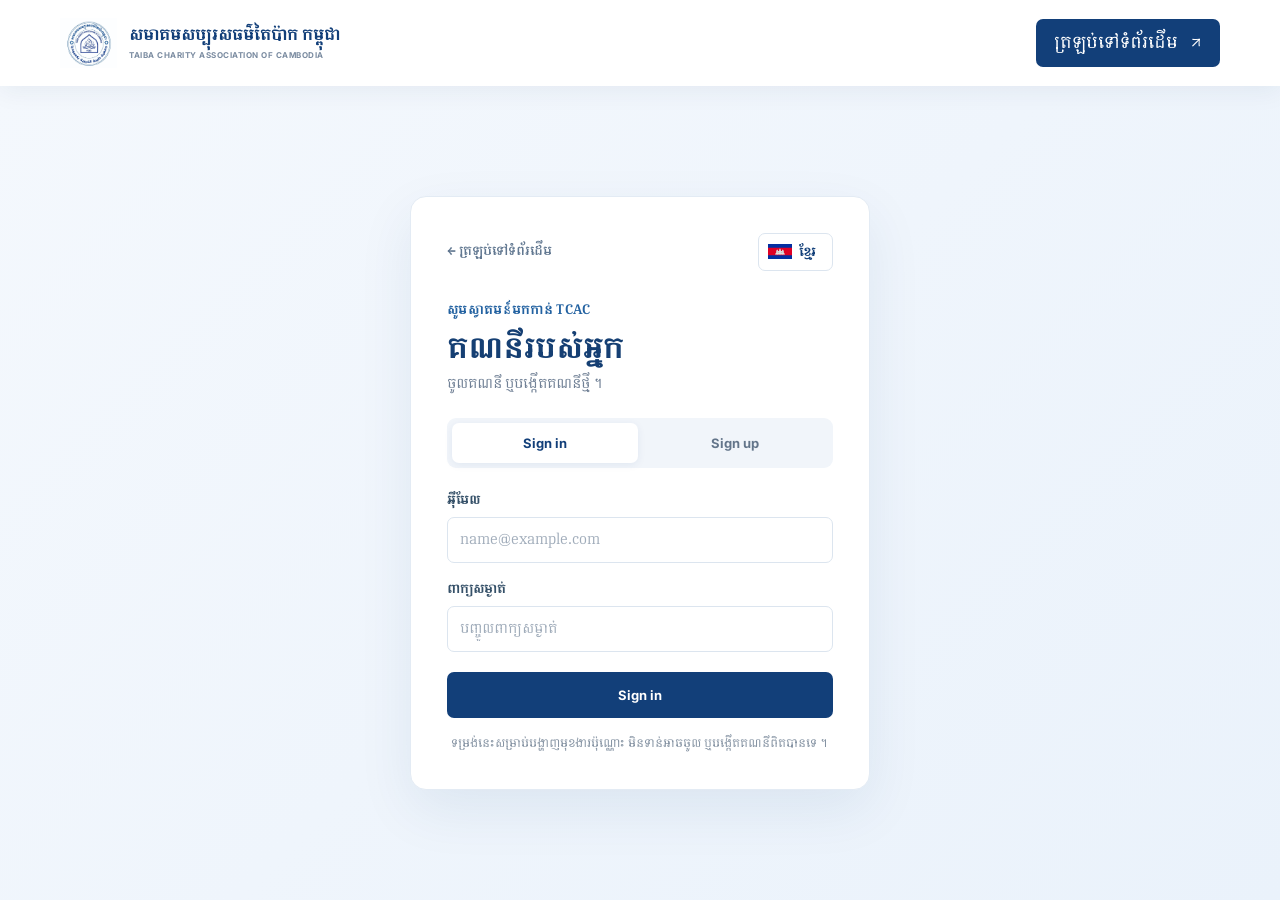
==== account.html @ 3193945b "Taibak" ====
<!DOCTYPE html>
<html lang="km">

<head>
  <meta charset="UTF-8">
  <meta name="viewport" content="width=device-width, initial-scale=1.0">
  <meta name="description" content="ចូលប្រើប្រាស់ ឬបង្កើតគណនីសម្រាប់សមាគមសប្បុរសធម៌តៃប៉ាក កម្ពុជា។">
  <meta name="theme-color" content="#123f79">
  <title>Sign in / Sign up | TCAC</title>
  <link rel="preconnect" href="https://fonts.googleapis.com">
  <link rel="preconnect" href="https://fonts.gstatic.com" crossorigin>
  <link
    href="https://fonts.googleapis.com/css2?family=Kantumruy+Pro:wght@400;500;600;700;800&family=Inter:wght@400;500;600;700;800&display=swap"
    rel="stylesheet">
  <link rel="stylesheet" href="style.css">
</head>

<body>
  <header class="site-header account-site-header">
    <div class="container nav-wrap">
      <a class="brand" href="index.html#home" aria-label="TCAC home">
        <img src="assets/tcac-logo.png" alt="និមិត្តសញ្ញាសមាគម TCAC">
        <span><strong>សមាគមសប្បុរសធម៌តៃប៉ាក​ កម្ពុជា</strong><small>TAIBA CHARITY ASSOCIATION OF CAMBODIA</small></span>
      </a>
      <a class="nav-donate" href="index.html#home">ត្រឡប់ទៅទំព័រដើម <span>↗</span></a>
    </div>
  </header>

  <main class="account-section">
    <section class="account-card" aria-labelledby="account-heading">
      <div class="account-toolbar">
        <a class="account-back-link" href="index.html#home">← ត្រឡប់ទៅទំព័រដើម</a>
        <div class="language-picker">
          <button class="language-toggle" id="languageToggle" type="button" aria-expanded="false"
            aria-haspopup="true">
            <img class="language-flag" id="languageFlag" src="assets/flag-kh.svg" alt="" aria-hidden="true">
            <span id="languageLabel">ខ្មែរ</span>
            <span class="language-arrow" aria-hidden="true"></span>
          </button>
          <div class="language-menu" id="languageMenu" role="menu" aria-label="ជ្រើសរើសភាសា">
            <button type="button" role="menuitem" data-language="km" lang="km">
              <img src="assets/flag-kh.svg" alt="" aria-hidden="true"> ខ្មែរ
            </button>
            <button type="button" role="menuitem" data-language="en" lang="en">
              <img src="assets/flag-gb.svg" alt="" aria-hidden="true"> English
            </button>
            <button type="button" role="menuitem" data-language="ar" lang="ar">
              <img src="assets/flag-sa.svg" alt="" aria-hidden="true"> العربية
            </button>
          </div>
        </div>
      </div>
      <div class="account-heading">
        <span class="eyebrow">សូមស្វាគមន៍មកកាន់ TCAC</span>
        <h1 id="account-heading">គណនីរបស់អ្នក</h1>
        <p>ចូលគណនី ឬបង្កើតគណនីថ្មី។</p>
      </div>

      <div class="account-tabs" role="tablist" aria-label="ជ្រើសរើសទម្រង់គណនី">
        <button class="account-tab" id="signin-tab" type="button" aria-controls="signin"
          data-account-tab="signin">Sign in</button>
        <button class="account-tab" id="signup-tab" type="button" aria-controls="signup"
          data-account-tab="signup">Sign up</button>
      </div>

      <form class="account-form" id="signin" aria-labelledby="signin-tab">
        <div class="form-field">
          <label for="signin-email">អ៊ីមែល</label>
          <input id="signin-email" name="email" type="email" autocomplete="email" placeholder="name@example.com"
            required>
        </div>
        <div class="form-field">
          <label for="signin-password">ពាក្យសម្ងាត់</label>
          <input id="signin-password" name="password" type="password" autocomplete="current-password"
            placeholder="បញ្ចូលពាក្យសម្ងាត់" required>
        </div>
        <button class="account-submit" type="button" data-account-submit="signin">Sign in</button>
      </form>

      <form class="account-form" id="signup" aria-labelledby="signup-tab">
        <div class="form-field">
          <label for="signup-name">ឈ្មោះពេញ</label>
          <input id="signup-name" name="name" type="text" autocomplete="name" placeholder="បញ្ចូលឈ្មោះពេញ"
            required>
        </div>
        <div class="form-field">
          <label for="signup-email">អ៊ីមែល</label>
          <input id="signup-email" name="email" type="email" autocomplete="email" placeholder="name@example.com"
            required>
        </div>
        <div class="form-field">
          <label for="signup-password">ពាក្យសម្ងាត់</label>
          <input id="signup-password" name="password" type="password" autocomplete="new-password"
            placeholder="យ៉ាងតិច ៨ តួអក្សរ" minlength="8" required>
        </div>
        <div class="form-field">
          <label for="signup-confirm-password">បញ្ជាក់ពាក្យសម្ងាត់</label>
          <input id="signup-confirm-password" name="confirm-password" type="password" autocomplete="new-password"
            placeholder="បញ្ចូលពាក្យសម្ងាត់ម្តងទៀត" minlength="8" required>
        </div>
        <button class="account-submit" type="button" data-account-submit="signup">Sign up</button>
      </form>

      <p class="account-notice" id="accountNotice" role="status" aria-live="polite" hidden>
        ប្រព័ន្ធគណនីមិនទាន់បានភ្ជាប់ទេ។ ព័ត៌មានរបស់អ្នកមិនត្រូវបានផ្ញើ ឬរក្សាទុកឡើយ។
      </p>
      <p class="account-demo-note">ទម្រង់នេះសម្រាប់បង្ហាញមុខងារប៉ុណ្ណោះ មិនទាន់អាចចូល ឬបង្កើតគណនីពិតបានទេ។</p>
    </section>
    <div id="googleTranslateWidget" aria-hidden="true"></div>
  </main>

  <script src="language.js"></script>
  <script src="account.js"></script>
</body>

</html>
---- style.css ----
* {
    box-sizing: border-box
}

@font-face {
    font-family: "Busra";
    src: url("assets/fonts/Busra-Regular.woff2") format("woff2");
    font-weight: 400;
    font-style: normal;
    font-display: swap
}

@font-face {
    font-family: "Busra";
    src: url("assets/fonts/Busra-Medium.woff2") format("woff2");
    font-weight: 500;
    font-style: normal;
    font-display: swap
}

@font-face {
    font-family: "Busra";
    src: url("assets/fonts/Busra-SemiBold.woff2") format("woff2");
    font-weight: 600;
    font-style: normal;
    font-display: swap
}

@font-face {
    font-family: "Busra";
    src: url("assets/fonts/Busra-Bold.woff2") format("woff2");
    font-weight: 700 900;
    font-style: normal;
    font-display: swap
}

html {
    scroll-behavior: smooth;
    scroll-padding-top: 90px
}

body {
    margin: 0;
    font-family: "Busra", "Kantumruy Pro", Inter, sans-serif;
    color: #172b45;
    background: #fff;
    line-height: 1.75
}

a {
    text-decoration: none;
    color: inherit
}

.container {
    width: min(1160px, calc(100% - 44px));
    margin: auto
}

.site-header {
    height: 86px;
    background: #fff;
    position: sticky;
    top: 0;
    z-index: 20;
    box-shadow: 0 5px 24px #102f5510
}

.nav-wrap {
    height: 100%;
    display: flex;
    align-items: center;
    justify-content: space-between;
    gap: 28px
}

.brand,
.footer-brand {
    display: flex;
    align-items: center;
    gap: 12px;
    min-width: 275px
}

.brand img {
    width: 57px;
    height: 57px;
    object-fit: contain
}

.brand span,
.footer-brand span {
    display: flex;
    flex-direction: column;
    line-height: 1.35
}

.brand strong {
    font-size: 15px;
    color: #123f79
}

.brand small {
    font: 700 8px Inter, sans-serif;
    letter-spacing: .5px;
    color: #7a8ba0;
    margin-top: 4px
}

nav {
    display: flex;
    align-items: center;
    gap: 24px;
    font-size: 13px;
    font-weight: 600;
    color: #52647a
}

nav a:hover {
    color: #14529a
}

.nav-donate {
    background: #123f79;
    color: white;
    padding: 10px 18px;
    border-radius: 7px
}

.nav-donate:hover {
    color: white;
    background: #0b2d58
}

.nav-donate span {
    margin-left: 8px
}

.nav-account-actions {
    display: flex;
    align-items: center;
    gap: 8px;
    flex-shrink: 0
}

.nav-signin,
.nav-signup {
    display: inline-flex;
    align-items: center;
    justify-content: center;
    padding: 9px 12px;
    border: 1px solid #d5e0ec;
    border-radius: 7px;
    color: #123f79;
    font-size: 12px;
    font-weight: 700;
    white-space: nowrap;
    transition: background .2s, border-color .2s, color .2s
}

.nav-signin:hover {
    border-color: #9eb4ce;
    background: #f5f8fc
}

.nav-signup {
    border-color: #123f79;
    background: #123f79;
    color: #fff
}

nav .nav-signup:hover {
    border-color: #0b2d58;
    background: #0b2d58;
    color: #fff
}

.language-picker {
    position: relative;
    flex-shrink: 0
}

.language-toggle {
    display: flex;
    align-items: center;
    gap: 7px;
    min-height: 38px;
    padding: 7px 9px;
    border: 1px solid #dce5ef;
    border-radius: 7px;
    background: #fff;
    color: #123f79;
    font: 700 12px "Busra", "Kantumruy Pro", Inter, sans-serif;
    cursor: pointer
}

.language-toggle:hover,
.language-toggle[aria-expanded="true"] {
    border-color: #b9c9dc;
    background: #f7f9fc
}

.language-arrow {
    font-size: 13px
}

.language-flag {
    width: 24px;
    height: 16px;
    object-fit: contain
}

.language-menu {
    display: none;
    position: absolute;
    top: calc(100% + 8px);
    right: 0;
    min-width: 145px;
    padding: 8px;
    border: 2px solid #123f79;
    border-radius: 8px;
    background: #fff;
    box-shadow: 0 12px 30px #102f5521;
    gap: 6px;
    z-index: 30
}

.language-menu.open {
    display: grid
}

.language-menu button {
    display: flex;
    align-items: center;
    gap: 9px;
    border: 1px solid #c8d5e4;
    border-radius: 6px;
    background: transparent;
    color: #365169;
    padding: 8px 10px;
    text-align: start;
    font: 600 13px "Busra", "Kantumruy Pro", Inter, sans-serif;
    cursor: pointer
}

.language-menu button img {
    width: 24px;
    height: 16px;
    object-fit: contain;
    flex-shrink: 0
}

.language-menu button:hover,
.language-menu button:focus-visible {
    background: #eef4fb;
    color: #123f79
}

#googleTranslateWidget {
    position: absolute;
    width: 1px;
    height: 1px;
    overflow: hidden;
    clip: rect(0 0 0 0)
}

.goog-te-banner-frame,
.skiptranslate iframe {
    display: none !important
}

body {
    top: 0 !important
}

.menu-toggle {
    display: none;
    border: 0;
    background: none;
    font-size: 26px;
    color: #123f79
}

.hero {
    position: relative;
    overflow: hidden;
    background: linear-gradient(112deg, #f4f8fd 0%, #f8fbff 58%, #eaf2fb 100%);
    padding: 82px 0 0
}

.hero-pattern {
    position: absolute;
    right: -160px;
    top: -280px;
    width: 650px;
    height: 650px;
    border: 1px solid #c9d9eb;
    border-radius: 50%;
    box-shadow: 0 0 0 35px #e6eef880, 0 0 0 70px #e6eef850
}

.hero-grid {
    position: relative;
    display: grid;
    grid-template-columns: 1.05fr .95fr;
    align-items: center;
    gap: 55px;
    padding-bottom: 75px
}

.eyebrow {
    display: inline-flex;
    align-items: center;
    gap: 9px;
    color: #2362a1;
    font-size: 12px;
    font-weight: 700;
    letter-spacing: .3px
}

.eyebrow i {
    width: 7px;
    height: 7px;
    border-radius: 50%;
    background: #d8a63c;
    display: inline-block
}

.hero h1 {
    font-size: clamp(38px, 5vw, 58px);
    line-height: 1.32;
    letter-spacing: -1.2px;
    color: #123f79;
    margin: 20px 0
}

.hero h1 em,
.section-heading h2 em,
.trust-grid h2 em,
.involve-grid h2 em {
    font-style: normal;
    color: #c18c28
}

.hero-copy>p {
    font-size: 18px;
    color: #62748a;
    max-width: 540px;
    line-height: 2;
    margin: 0 0 27px
}

.hero-actions {
    display: flex;
    gap: 12px;
    flex-wrap: wrap
}

.btn {
    display: inline-flex;
    align-items: center;
    justify-content: center;
    gap: 18px;
    padding: 12px 21px;
    border-radius: 7px;
    font-weight: 700;
    font-size: 14px;
    transition: .2s
}

.btn:hover {
    transform: translateY(-2px)
}

.btn-gold {
    background: #c99532;
    color: #fff;
    box-shadow: 0 8px 20px #c9953230
}

.btn-gold:hover {
    background: #ae7d22
}

.btn-outline {
    border: 1px solid #c6d3e1;
    color: #234d7e;
    background: #ffffff80
}

.hero-note {
    display: flex;
    align-items: center;
    gap: 12px;
    margin-top: 44px
}

.note-icon {
    width: 36px;
    height: 36px;
    border-radius: 50%;
    background: #fff;
    color: #c99532;
    display: grid;
    place-items: center;
    box-shadow: 0 4px 16px #153b6512
}

.hero-note span:last-child {
    display: flex;
    flex-direction: column
}

.hero-note b {
    font-size: 12px;
    color: #294765
}

.hero-note small {
    font-size: 10px;
    color: #8190a1
}

.hero-visual {
    min-height: 410px;
    position: relative;
    display: grid;
    place-items: center
}

.visual-ring {
    position: absolute;
    width: 390px;
    height: 390px;
    border: 1px solid #b9cce0;
    border-radius: 50%;
    box-shadow: 0 0 0 22px #e8eff8, 0 0 0 23px #d7e2ef
}

.people-orbit {
    position: absolute;
    inset: 0;
    z-index: 2;
    pointer-events: none;
    animation: people-orbit 40s linear infinite
}

.orbit-person {
    position: absolute;
    top: 50%;
    left: 50%;
    width: 100px;
    margin: -29px 0 0 -50px;
    transform: rotate(var(--person-angle, 0deg)) translateY(-180px)
}

.orbit-person-content {
    display: flex;
    flex-direction: column;
    align-items: center;
    transform: rotate(calc(var(--person-angle, 0deg) * -1));
    animation: people-counter-orbit 40s linear infinite
}

.orbit-person:nth-child(2) {
    --person-angle: 60deg
}
#one {
    --person-angle: 0deg
}

#one .orbit-person-content img {
    border-color: lightgreen;
}
#two img {
    border-color: lightsalmon;
}
.orbit-person:nth-child(3) {
    --person-angle: 120deg
}

.orbit-person:nth-child(4) {
    --person-angle: 180deg
}

.orbit-person:nth-child(5) {
    --person-angle: 240deg
}

.orbit-person:nth-child(6) {
    --person-angle: 300deg
}

.orbit-person img {
    display: block;
    width: 58px;
    height: 58px;
    object-fit: cover;
    border: 4px solid #fff;
    border-radius: 50%;
    box-shadow: 0 5px 18px #183c6530
}

.orbit-person p {
    margin: 4px 0 0;
    padding: 1px 8px;
    border-radius: 20px;
    background: #fff;
    box-shadow: 0 3px 12px #183c6525;
    color: #123f79;
    font-size: 11px;
    font-weight: 700;
    line-height: 1.5;
    white-space: nowrap
}

@keyframes people-orbit {
    to {
        transform: rotate(1turn)
    }
}

@keyframes people-counter-orbit {
    from {
        transform: rotate(calc(var(--person-angle, 0deg) * -1))
    }

    to {
        transform: rotate(calc(var(--person-angle, 0deg) * -1 - 1turn))
    }
}

.logo-card {
    width: 310px;
    height: 310px;
    border: 5px solid transparent;
    background: linear-gradient(#fff, #fff) padding-box, conic-gradient(from var(--border-angle, 0deg), #f4c95d, #ef6a62, #8b5cf6, #18b8a5, #f4c95d) border-box;
    border-radius: 50%;
    display: grid;
    place-items: center;
    box-shadow: 0 22px 60px #183c651f;
    position: relative;
    z-index: 1
}

.logo-card img {
    border-radius: 50%;
    width: 94%;
    height: 94%;
    object-fit: contain
}

.floating-card {
    position: absolute;
    z-index: 2;
    right: -5px;
    bottom: 48px;
    background: #fff;
    padding: 13px 17px;
    border-radius: 10px;
    box-shadow: 0 12px 35px #183c6520;
    display: flex;
    align-items: center;
    gap: 11px
}

.float-icon {
    width: 35px;
    height: 35px;
    border-radius: 9px;
    background: #fff5df;
    color: #bd8826;
    display: grid;
    place-items: center;
    font-size: 20px
}

.floating-card span:last-child {
    display: flex;
    flex-direction: column
}

@media(prefers-reduced-motion: reduce) {
    .people-orbit,
    .orbit-person-content,
    .hero h1,
    .hero h1 em {
        animation: none
    }
}

.floating-card b {
    font-size: 11px
}

.floating-card small {
    font-size: 9px;
    color: #8492a2
}

.visual-caption {
    position: absolute;
    top: 18px;
    right: 0;
    font: 700 9px Inter, sans-serif;
    letter-spacing: 2px;
    color: #9aaec3
}

.hero-bottom {
    background: #123f79;
    color: white
}

.account-site-header .nav-wrap {
    gap: 12px
}

.account-site-header .brand {
    min-width: 0;
    flex: 1
}

.account-section {
    min-height: calc(100vh - 86px);
    display: grid;
    place-items: center;
    padding: 48px 22px;
    background: linear-gradient(135deg, #f4f8fd, #eaf2fb)
}

.account-card {
    width: min(460px, 100%);
    padding: 36px;
    border: 1px solid #e3ebf4;
    border-radius: 16px;
    background: #fff;
    box-shadow: 0 20px 55px #123f7914
}

.account-back-link {
    color: #627891;
    font-size: 12px;
    font-weight: 600
}

.account-back-link:hover {
    color: #123f79
}

.account-toolbar {
    display: flex;
    align-items: center;
    justify-content: space-between;
    gap: 12px
}

.account-heading {
    margin: 24px 0 22px
}

.account-heading h1 {
    margin: 7px 0 4px;
    color: #153f73;
    font-size: 28px;
    line-height: 1.4
}

.account-heading p {
    margin: 0;
    color: #718196;
    font-size: 13px
}

.account-tabs {
    display: grid;
    grid-template-columns: repeat(2, 1fr);
    gap: 5px;
    margin-bottom: 22px;
    padding: 5px;
    border-radius: 9px;
    background: #f1f5fa
}

.account-tab {
    min-height: 40px;
    border: 0;
    border-radius: 7px;
    background: transparent;
    color: #63758a;
    font: 700 13px Inter, "Busra", sans-serif;
    cursor: pointer
}

.account-tab[aria-pressed="true"] {
    background: #fff;
    color: #123f79;
    box-shadow: 0 2px 8px #123f7912
}

.account-form {
    display: grid;
    gap: 16px
}

.account-form[hidden] {
    display: none
}

.form-field {
    display: grid;
    gap: 6px
}

.form-field label {
    color: #365169;
    font-size: 12px;
    font-weight: 700
}

.form-field input {
    width: 100%;
    min-height: 46px;
    padding: 10px 12px;
    border: 1px solid #dce5ef;
    border-radius: 7px;
    outline: none;
    background: #fff;
    color: #172b45;
    font: 13px "Busra", "Kantumruy Pro", Inter, sans-serif;
    transition: border-color .2s, box-shadow .2s
}

.form-field input::placeholder {
    color: #a0acba
}

.form-field input:focus {
    border-color: #4a78ab;
    box-shadow: 0 0 0 3px #2463a31a
}

.account-submit {
    min-height: 46px;
    margin-top: 4px;
    border: 0;
    border-radius: 7px;
    background: #123f79;
    color: #fff;
    font: 700 13px Inter, "Busra", sans-serif;
    cursor: pointer;
    transition: background .2s, transform .2s
}

.account-submit:hover {
    transform: translateY(-1px);
    background: #0b2d58
}

.account-notice {
    margin: 18px 0 0;
    padding: 11px 13px;
    border-left: 3px solid #d3a13e;
    border-radius: 4px;
    background: #fff8e9;
    color: #8b6b2e;
    font-size: 12px;
    line-height: 1.7
}

.account-demo-note {
    margin: 17px 0 0;
    color: #8492a2;
    font-size: 11px;
    line-height: 1.7;
    text-align: center
}

.bottom-inner {
    display: flex;
    align-items: center;
    justify-content: center;
    gap: 42px;
    padding: 16px;
    font-size: 13px;
    font-weight: 600
}

.bottom-inner b {
    color: #d6a33b
}

.section {
    padding: 92px 0
}

.section-heading {
    margin-bottom: 42px
}

.section-heading.centered {
    text-align: center;
    max-width: 720px;
    margin: 0 auto 48px
}

.section-heading h2,
.program-details-page .section-heading h1,
.trust-grid h2,
.involve-grid h2 {
    font-size: 36px;
    line-height: 1.4;
    color: #153f73;
    margin: 9px 0 10px
}

.section-heading p {
    color: #718196;
    font-size: 14px;
    margin: 0
}

.about-grid {
    display: grid;
    grid-template-columns: .8fr 1.2fr;
    gap: 65px;
    align-items: center
}

.about-image {
    min-height: 420px;
    background: linear-gradient(145deg, #e9f1fa, #f8fbff);
    border-radius: 16px;
    display: grid;
    place-items: center;
    position: relative;
    overflow: hidden
}

.about-image:before,
.about-image:after {
    content: "";
    position: absolute;
    width: 330px;
    height: 330px;
    border: 1px solid #c6d8ea;
    border-radius: 50%
}

.about-image:after {
    width: 390px;
    height: 390px
}

.about-image img {
    width: 270px;
    height: 270px;
    object-fit: cover;
    border-radius: 50%;
    z-index: 1;
    filter: drop-shadow(0 15px 20px #123f7920)
}

.image-tag {
    position: absolute;
    bottom: 22px;
    font: 700 9px Inter, sans-serif;
    letter-spacing: 2px;
    color: #8a9db2
}

.mini-label {
    font: 800 10px Inter, sans-serif;
    letter-spacing: 1.8px;
    color: #c18c28
}

.about-content h3 {
    font-size: 25px;
    color: #183f70;
    margin: 8px 0 12px
}

.about-content>p {
    font-size: 13px;
    color: #697b90;
    line-height: 2
}

.notice {
    display: block;
    padding: 11px 14px;
    background: #fff8e9;
    border-left: 3px solid #d3a13e;
    color: #8b6b2e;
    font-size: 11px;
    line-height: 1.8;
    border-radius: 3px
}

.principles {
    display: grid;
    grid-template-columns: 1fr 1fr;
    gap: 22px 28px;
    margin-top: 28px
}

.principles div {
    display: grid;
    grid-template-columns: 32px 1fr;
    column-gap: 10px
}

.principles span {
    grid-row: span 2;
    color: #c18c28;
    font: 700 12px Inter, sans-serif;
    padding-top: 2px
}

.principles b {
    font-size: 13px;
    color: #24486e
}

.principles small {
    font-size: 11px;
    color: #8290a0;
    line-height: 1.7
}

.programs-section {
    background: #f5f8fc
}

.activity-gallery {
    margin-bottom: 22px;
    padding: 18px;
    background: #fff;
    border: 1px solid #e8eef5;
    border-radius: 12px;
    box-shadow: 0 8px 24px #123f790a
}

.activity-gallery-heading {
    display: flex;
    align-items: center;
    justify-content: space-between;
    gap: 12px;
    margin-bottom: 14px
}

.activity-gallery-heading h3 {
    margin: 0;
    color: #183f70;
    font-size: 17px
}

.activity-gallery-heading span {
    color: #8492a2;
    font-size: 11px
}

.activity-gallery-grid {
    display: grid;
    grid-template-columns: repeat(4, minmax(0, 1fr));
    gap: 12px
}

.activity-gallery-grid figure {
    position: relative;
    height: 155px;
    margin: 0;
    overflow: hidden;
    border-radius: 8px
}

.activity-gallery-grid img {
    width: 100%;
    height: 100%;
    object-fit: cover;
    transition: transform .25s
}

.activity-gallery-grid figure:hover img {
    transform: scale(1.04)
}

.activity-gallery-grid figcaption {
    position: absolute;
    right: 0;
    bottom: 0;
    left: 0;
    padding: 7px 9px;
    background: linear-gradient(transparent, #102f55d9);
    color: #fff;
    font-size: 10px;
    line-height: 1.5
}

.activity-video-heading {
    display: flex;
    align-items: baseline;
    justify-content: space-between;
    gap: 12px;
    margin: 22px 0 12px
}

.activity-video-heading h4 {
    margin: 0;
    color: #183f70;
    font-size: 15px
}

.activity-video-heading span {
    color: #8492a2;
    font-size: 11px
}

.activity-video-grid {
    display: grid;
    grid-template-columns: repeat(2, minmax(0, 1fr));
    gap: 16px
}

.activity-video-card {
    min-width: 0;
    margin: 0;
    overflow: hidden;
    border: 1px solid #e8eef5;
    border-radius: 10px;
    background: #fff;
    box-shadow: 0 6px 18px #123f790c
}

.activity-video-card video {
    display: block;
    width: 100%;
    aspect-ratio: 16 / 9;
    background: #102f55;
    object-fit: cover
}

.activity-video-card figcaption {
    padding: 10px 13px;
    color: #365169;
    font-size: 12px;
    font-weight: 600
}

.program-grid {
    display: grid;
    grid-template-columns: repeat(4, 1fr);
    gap: 17px
}

.program-card {
    background: white;
    padding: 27px 23px 25px;
    border: 1px solid #e8eef5;
    border-radius: 10px;
    transition: .25s
}

.program-card:hover {
    transform: translateY(-5px);
    box-shadow: 0 16px 35px #123f7912
}

.program-icon {
    width: 48px;
    height: 48px;
    border-radius: 12px;
    display: grid;
    place-items: center;
    font-size: 23px;
    margin-bottom: 25px
}

.program-icon.blue {
    background: #eaf2fc;
    color: #2463a3
}

.program-icon.gold {
    background: #fff5df;
    color: #c18c28
}

.program-icon.green {
    background: #e8f6f0;
    color: #37916b
}

.program-icon.rose {
    background: #fff0ef;
    color: #c96a61
}

.program-no {
    font: 700 9px Inter, sans-serif;
    letter-spacing: 1px;
    color: #9aa7b5
}

.program-card h3 {
    font-size: 18px;
    color: #183f70;
    margin: 8px 0
}

.program-card p {
    font-size: 12px;
    color: #78889a;
    line-height: 1.9;
    min-height: 70px
}

.program-activities {
    display: grid;
    gap: 7px;
    margin: 0 0 16px;
    padding: 0;
    list-style: none;
    color: #526a83;
    font-size: 11px;
    line-height: 1.6
}

.program-activities li::before {
    content: "•";
    margin-right: 7px;
    color: #c18c28
}

.program-card>a {
    font-size: 11px;
    color: #28609a;
    font-weight: 700
}

.program-card>a b {
    margin-left: 8px
}

.program-details {
    margin-top: 72px;
    scroll-margin-top: 100px
}

.program-details .section-heading {
    margin-bottom: 30px
}

.program-details-grid {
    display: grid;
    grid-template-columns: repeat(2, minmax(0, 1fr));
    gap: 16px
}

.program-detail {
    padding: 24px;
    border: 1px solid #e3ebf4;
    border-radius: 10px;
    background: #fff;
    scroll-margin-top: 100px
}

.program-detail h2,
.program-detail h3 {
    margin: 8px 0;
    color: #183f70;
    font-size: 19px
}

.program-detail p,
.program-detail ul {
    color: #718196;
    font-size: 12px;
    line-height: 1.9
}

.program-detail ul {
    padding-left: 20px;
    margin: 12px 0 16px
}

.program-detail li::marker {
    color: #c18c28
}

.program-detail>a {
    color: #28609a;
    font-size: 11px;
    font-weight: 700
}

.program-detail>a b {
    margin-left: 6px
}

.trust-section {
    background: #123f79;
    color: #fff;
    padding: 78px 0;
    position: relative;
    overflow: hidden
}

.trust-section:after {
    content: "";
    position: absolute;
    width: 480px;
    height: 480px;
    border: 1px solid #ffffff15;
    border-radius: 50%;
    right: -150px;
    top: -180px;
    box-shadow: 0 0 0 35px #ffffff08, 0 0 0 70px #ffffff05
}

.trust-grid {
    display: grid;
    grid-template-columns: .85fr 1.15fr;
    gap: 70px;
    align-items: center;
    position: relative;
    z-index: 1
}

.eyebrow.light {
    color: #d6b66f
}

.trust-grid h2 {
    color: white;
    margin: 12px 0
}

.trust-grid h2 em {
    color: #e0b75f
}

.trust-grid p {
    font-size: 13px;
    color: #c4d3e4;
    line-height: 2;
    margin: 0 0 25px
}

.report-list {
    background: #fff;
    border-radius: 12px;
    padding: 10px 25px;
    color: #183f70
}

.report-item {
    display: flex;
    align-items: center;
    gap: 14px;
    padding: 17px 0;
    border-bottom: 1px solid #edf1f5
}

.report-item:last-child {
    border: 0
}

.file-icon {
    background: #fff0ed;
    color: #c96a61;
    font: 800 9px Inter, sans-serif;
    padding: 9px 7px;
    border-radius: 5px
}

.report-item div {
    display: flex;
    flex-direction: column;
    flex: 1
}

.report-item b {
    font-size: 12px
}

.report-item small {
    font-size: 10px;
    color: #8b99a8
}

.coming {
    font-size: 9px;
    color: #a5aeb8;
    background: #f3f5f7;
    padding: 5px 8px;
    border-radius: 4px
}

.involve-grid {
    display: grid;
    grid-template-columns: 1.1fr .9fr;
    gap: 85px;
    align-items: center
}

.involve-grid h2 {
    margin: 12px 0
}

.involve-grid>div>p {
    font-size: 13px;
    color: #718196;
    line-height: 2;
    max-width: 520px
}

.support-points {
    display: grid;
    gap: 13px;
    margin-top: 25px;
    color: #415b77;
    font-size: 12px;
    font-weight: 600
}

.support-points span {
    display: inline-grid;
    place-items: center;
    width: 21px;
    height: 21px;
    background: #e8f5ee;
    color: #36966d;
    border-radius: 50%;
    margin-right: 9px
}

.donation-card {
    padding: 32px;
    background: #f4f8fd;
    border: 1px solid #e5edf6;
    border-radius: 13px;
    text-align: center
}

.donation-heart {
    width: 50px;
    height: 50px;
    background: #fff1dc;
    color: #c18c28;
    border-radius: 50%;
    display: grid;
    place-items: center;
    font-size: 25px;
    margin: 0 auto 17px
}

.donation-card h3 {
    font-size: 23px;
    color: #173f70;
    margin: 7px 0
}

.donation-card>p {
    font-size: 12px;
    color: #8391a1
}

.donation-placeholder {
    background: white;
    border: 1px dashed #c6d4e3;
    border-radius: 8px;
    padding: 24px 12px;
    margin: 22px 0;
    display: flex;
    flex-direction: column;
    gap: 5px;
    color: #59718c
}

.donation-placeholder span {
    font-size: 13px;
    font-weight: 700
}

.donation-placeholder small {
    font-size: 10px;
    color: #9aa7b5
}

.donation-qr {
    display: block;
    width: min(100%, 190px);
    height: auto;
    margin: 8px auto 0
}

.btn-primary {
    background: #123f79;
    color: white
}

.btn-primary:hover {
    background: #0b2d58
}

.full {
    width: 100%
}

.safe-note {
    display: block;
    color: #9aa6b4;
    font-size: 9px;
    margin-top: 12px
}

.contact-section {
    padding: 90px 0;
    background: #f7f9fc
}

.contact-grid {
    display: grid;
    grid-template-columns: .8fr 1.2fr;
    gap: 28px
}

.contact-info,
.map-panel {
    background: white;
    border: 1px solid #e9eef4;
    border-radius: 11px;
    padding: 28px
}

.contact-line {
    display: flex;
    gap: 15px;
    margin-bottom: 22px
}

.contact-line>span {
    width: 37px;
    height: 37px;
    display: grid;
    place-items: center;
    border-radius: 9px;
    background: #edf4fc;
    color: #28609a;
    font-size: 18px
}

.contact-line div {
    display: flex;
    flex-direction: column
}

.contact-line b {
    font-size: 12px;
    color: #24486e
}

.contact-line small {
    font-size: 11px;
    color: #8a98a8
}

.social-links {
    display: flex;
    gap: 9px;
    margin: 25px 0
}

.social-links a {
    width: 34px;
    height: 34px;
    border: 1px solid #dce5ef;
    border-radius: 50%;
    display: grid;
    place-items: center;
    color: #28609a;
    font: 700 12px Inter, sans-serif
}

.social-links a:hover {
    background: #123f79;
    color: #fff
}

.map-panel {
    padding: 9px;
    min-height: 310px;
    display: flex;
    flex-direction: column;
    gap: 8px
}

.location-map {
    width: 100%;
    height: 280px;
    border: 0;
    border-radius: 7px
}

.map-link {
    align-self: flex-end;
    font-size: 11px;
    font-weight: 700;
    color: #2362a1;
    border-bottom: 1px solid #9ab6d2
}

footer {
    background: #0d315d;
    color: #d6e1ed;
    padding: 27px 0
}

.footer-inner {
    display: flex;
    align-items: center;
    justify-content: space-between;
    gap: 20px
}

.footer-brand {
    min-width: 0
}

.footer-brand img {
    width: 42px;
    height: 42px;
    object-fit: contain;
    background: white;
    border-radius: 50%
}

.footer-brand b {
    font: 800 16px Inter, sans-serif
}

.footer-brand small {
    font: 600 8px Inter, sans-serif;
    letter-spacing: .7px;
    color: #9eb2c9
}

.footer-inner>p {
    font-size: 11px;
    color: #b4c5d8
}

.footer-inner>small {
    font: 10px Inter, sans-serif;
    color: #91a9c2
}

@media(max-width:980px) {
    nav {
        gap: 9px;
        font-size: 10px
    }

    .brand {
        min-width: 220px
    }

    .brand strong {
        font-size: 13px
    }

    .brand small {
        font-size: 7px
    }

    .nav-account-actions {
        gap: 5px
    }

    .nav-signin,
    .nav-signup {
        padding: 8px 9px;
        font-size: 10px
    }

    .hero-grid {
        gap: 25px
    }

    .program-grid {
        grid-template-columns: repeat(2, 1fr)
    }

    .trust-grid {
        gap: 35px
    }

    .involve-grid {
        gap: 40px
    }
}

@media(max-width:760px) {
    .site-header {
        height: 72px
    }

    .brand img {
        width: 48px;
        height: 48px
    }

    .account-site-header .brand {
        min-width: 0
    }

    .account-section {
        min-height: calc(100vh - 72px);
        padding: 35px 15px
    }

    .account-card {
        padding: 28px 22px
    }

    .menu-toggle {
        display: block
    }

    nav {
        display: none;
        position: absolute;
        top: 72px;
        left: 0;
        right: 0;
        background: white;
        padding: 18px 24px 24px;
        box-shadow: 0 15px 20px #102f5515;
        flex-direction: column;
        align-items: stretch;
        gap: 0
    }

    nav.open {
        display: flex
    }

    .language-picker {
        margin: 8px 0
    }

    .language-toggle {
        width: 100%;
        justify-content: center
    }

    .language-menu {
        left: 0;
        right: 0;
        width: 100%
    }

    nav a {
        padding: 11px 4px;
        font-size: 13px;
        border-bottom: 1px solid #f0f3f7
    }

    nav .nav-account-actions {
        display: grid;
        grid-template-columns: repeat(2, minmax(0, 1fr));
        gap: 8px;
        margin-top: 12px
    }

    nav .nav-signin,
    nav .nav-signup {
        min-height: 42px;
        padding: 9px 12px;
        border: 1px solid #d5e0ec;
        border-radius: 7px;
        text-align: center
    }

    nav .nav-signup {
        border-color: #123f79
    }

    .account-heading h1 {
        font-size: 25px
    }

    .nav-donate {
        margin-top: 10px;
        text-align: center
    }

    .hero {
        padding-top: 52px
    }

    .hero-grid {
        grid-template-columns: 1fr;
        gap: 25px;
        padding-bottom: 45px
    }

    .hero h1 {
        font-size: 39px
    }

    .hero-copy>p {
        font-size: 14px
    }

    .hero-visual {
        min-height: 340px
    }

    .visual-ring {
        width: 290px;
        height: 290px
    }

    .logo-card {
        width: 235px;
        height: 235px
    }

    .orbit-person {
        width: 100px;
        margin: -24px 0 0 -50px
    }

    .orbit-person img {
        width: 48px;
        height: 48px;
        border-width: 3px
    }

    .orbit-person p {
        font-size: 10px
    }

    .orbit-person {
        transform: rotate(var(--person-angle, 0deg)) translateY(-130px)
    }

    .floating-card {
        right: 0;
        bottom: 20px
    }

    .visual-caption {
        top: 5px
    }

    .people-orbit,
    .orbit-person-content {
        animation-duration: 48s
    }

    .bottom-inner {
        gap: 13px;
        font-size: 10px;
        flex-wrap: wrap
    }

    .section {
        padding: 65px 0
    }

    .section-heading h2,
    .program-details-page .section-heading h1,
    .trust-grid h2,
    .involve-grid h2 {
        font-size: 29px
    }

    .about-grid,
    .trust-grid,
    .involve-grid,
    .contact-grid {
        grid-template-columns: 1fr;
        gap: 30px
    }

    .about-image {
        min-height: 300px
    }

    .about-image img {
        width: 220px;
        height: 220px
    }

    .about-content h3 {
        font-size: 22px
    }

    .program-grid {
        gap: 12px
    }

    .program-details {
        margin-top: 52px
    }

    .program-details-grid {
        grid-template-columns: 1fr
    }

    .activity-gallery {
        padding: 12px
    }

    .activity-gallery-grid {
        grid-template-columns: repeat(2, minmax(0, 1fr));
        gap: 8px
    }

    .activity-gallery-grid figure {
        height: 135px
    }

    .activity-video-grid {
        gap: 10px
    }

    .program-card {
        padding: 20px 16px
    }

    .program-card p {
        min-height: 100px
    }

    .report-list {
        padding: 7px 15px
    }

    .report-item {
        gap: 9px
    }

    .report-item b {
        font-size: 10px
    }

    .report-item small {
        font-size: 9px
    }

    .coming {
        font-size: 8px
    }

    .donation-card {
        padding: 26px 20px
    }

    .footer-inner {
        flex-direction: column;
        text-align: center
    }

    .footer-brand {
        justify-content: center
    }
}

@media(max-width:420px) {
    .container {
        width: calc(100% - 30px)
    }

    .brand {
        min-width: 0
    }

    .brand strong {
        font-size: 11px
    }

    .brand small {
        font-size: 6px
    }

    .account-site-header .brand small {
        display: none
    }

    .account-site-header .nav-donate {
        padding: 8px 10px;
        font-size: 11px
    }

    .hero h1 {
        font-size: 34px
    }

    .hero-actions .btn {
        width: 100%
    }

    .principles {
        gap: 16px 10px
    }

    .principles div {
        grid-template-columns: 25px 1fr
    }

    .program-grid {
        grid-template-columns: 1fr
    }

    .activity-video-grid {
        grid-template-columns: 1fr
    }

    .program-card p {
        min-height: 0
    }

    .bottom-inner {
        gap: 8px
    }

    .coming {
        display: none
    }
}

/* Larger readable body copy */
body {
    font-size: 16px
}

.section-heading p,
.hero-copy>p,
.about-content>p,
.trust-grid p,
.involve-grid>div>p {
    font-size: 16px
}

.principles small,
.program-card p,
.support-points,
.donation-card>p,
.contact-line small,
.report-item small,
.donation-placeholder small,
.safe-note {
    font-size: 13px
}

.principles b,
.program-card>a,
.report-item b,
.contact-line b,
.hero-note b,
.floating-card b {
    font-size: 14px
}

.hero-note small,
.floating-card small,
.coming,
.footer-inner>p,
.footer-inner>small {
    font-size: 12px
}

@media(max-width:760px) {
    .hero-copy>p,
    .section-heading p,
    .about-content>p,
    .trust-grid p,
    .involve-grid>div>p {
        font-size: 16px
    }

    .principles small,
    .program-card p,
    .support-points,
    .donation-card>p,
    .contact-line small,
    .report-item small,
    .donation-placeholder small,
    .safe-note {
        font-size: 13px
    }
}
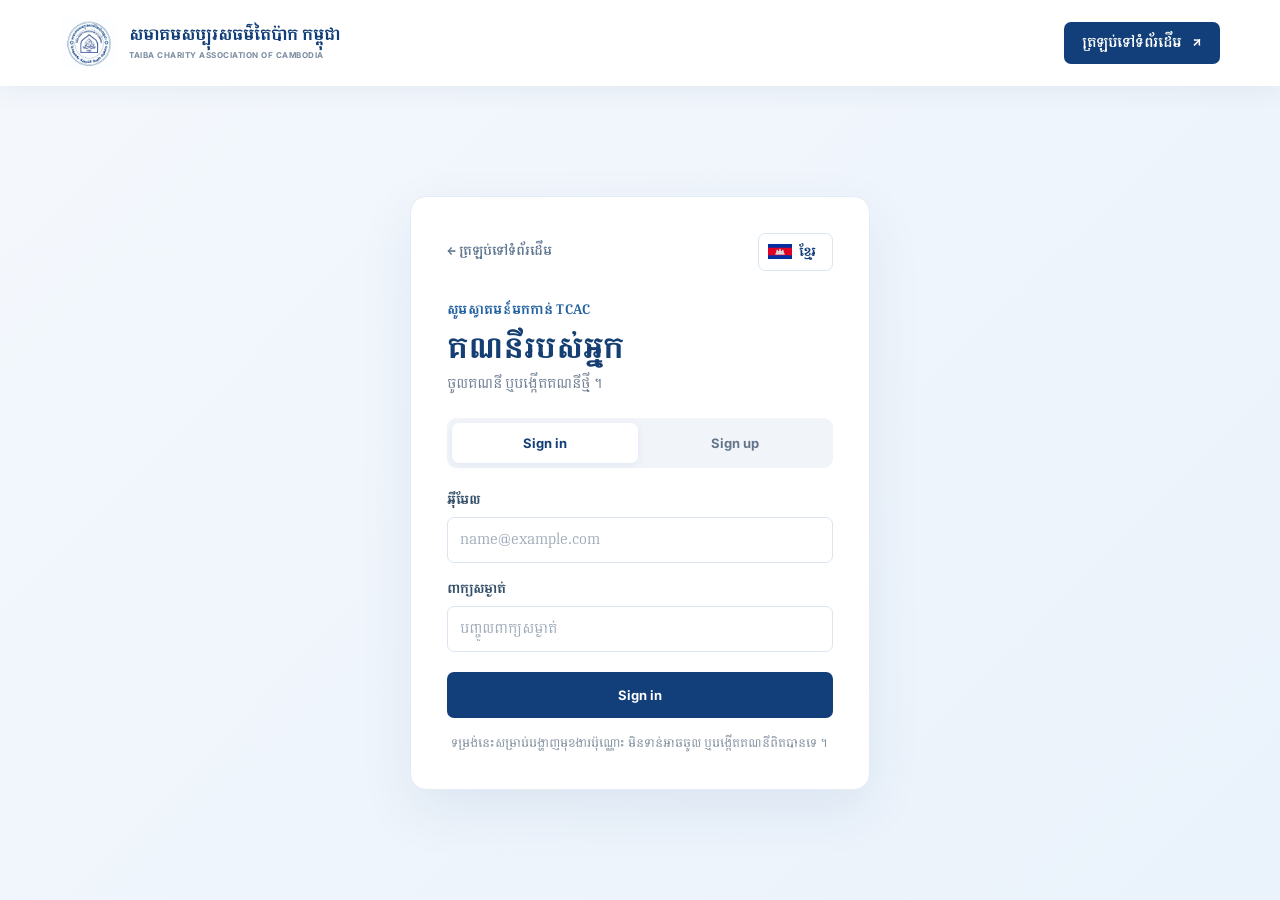
==== commit 8b477d5a: "Update/Taibak" ====
--- a/account.html
+++ b/account.html
@@ -22,7 +22,10 @@
         <img src="assets/tcac-logo.png" alt="និមិត្តសញ្ញាសមាគម TCAC">
         <span><strong>សមាគមសប្បុរសធម៌តៃប៉ាក​ កម្ពុជា</strong><small>TAIBA CHARITY ASSOCIATION OF CAMBODIA</small></span>
       </a>
-      <a class="nav-donate" href="index.html#home">ត្រឡប់ទៅទំព័រដើម <span>↗</span></a>
+      <button class="menu-toggle" id="menuToggle" aria-label="បើកម៉ឺនុយ" aria-expanded="false">☰</button>
+      <nav id="mainNav">
+        <a class="nav-donate" href="index.html#home">ត្រឡប់ទៅទំព័រដើម <span>↗</span></a>
+      </nav>
     </div>
   </header>
 
--- a/style.css
+++ b/style.css
@@ -1048,6 +1048,7 @@
     font-weight: 600
 }
 
+
 .program-grid {
     display: grid;
     grid-template-columns: repeat(4, 1fr);
@@ -1260,7 +1261,8 @@
     align-items: center;
     gap: 14px;
     padding: 17px 0;
-    border-bottom: 1px solid #edf1f5
+    border-bottom: 1px solid #edf1f5;
+    text-decoration: none
 }
 
 .report-item:last-child {
@@ -1291,11 +1293,18 @@
 }
 
 .coming {
+    font-weight: bold;
     font-size: 9px;
-    color: #a5aeb8;
-    background: #f3f5f7;
+    color: white;
+    background: rgb(193, 140, 40);
     padding: 5px 8px;
-    border-radius: 4px
+    border-radius: 4px;
+    transition: background-color .25s ease, color .25s ease, transform .25s ease
+}
+
+.report-item:hover .coming {
+    background: #076d3b;
+    transform: translateY(-2px)
 }
 
 .involve-grid {
